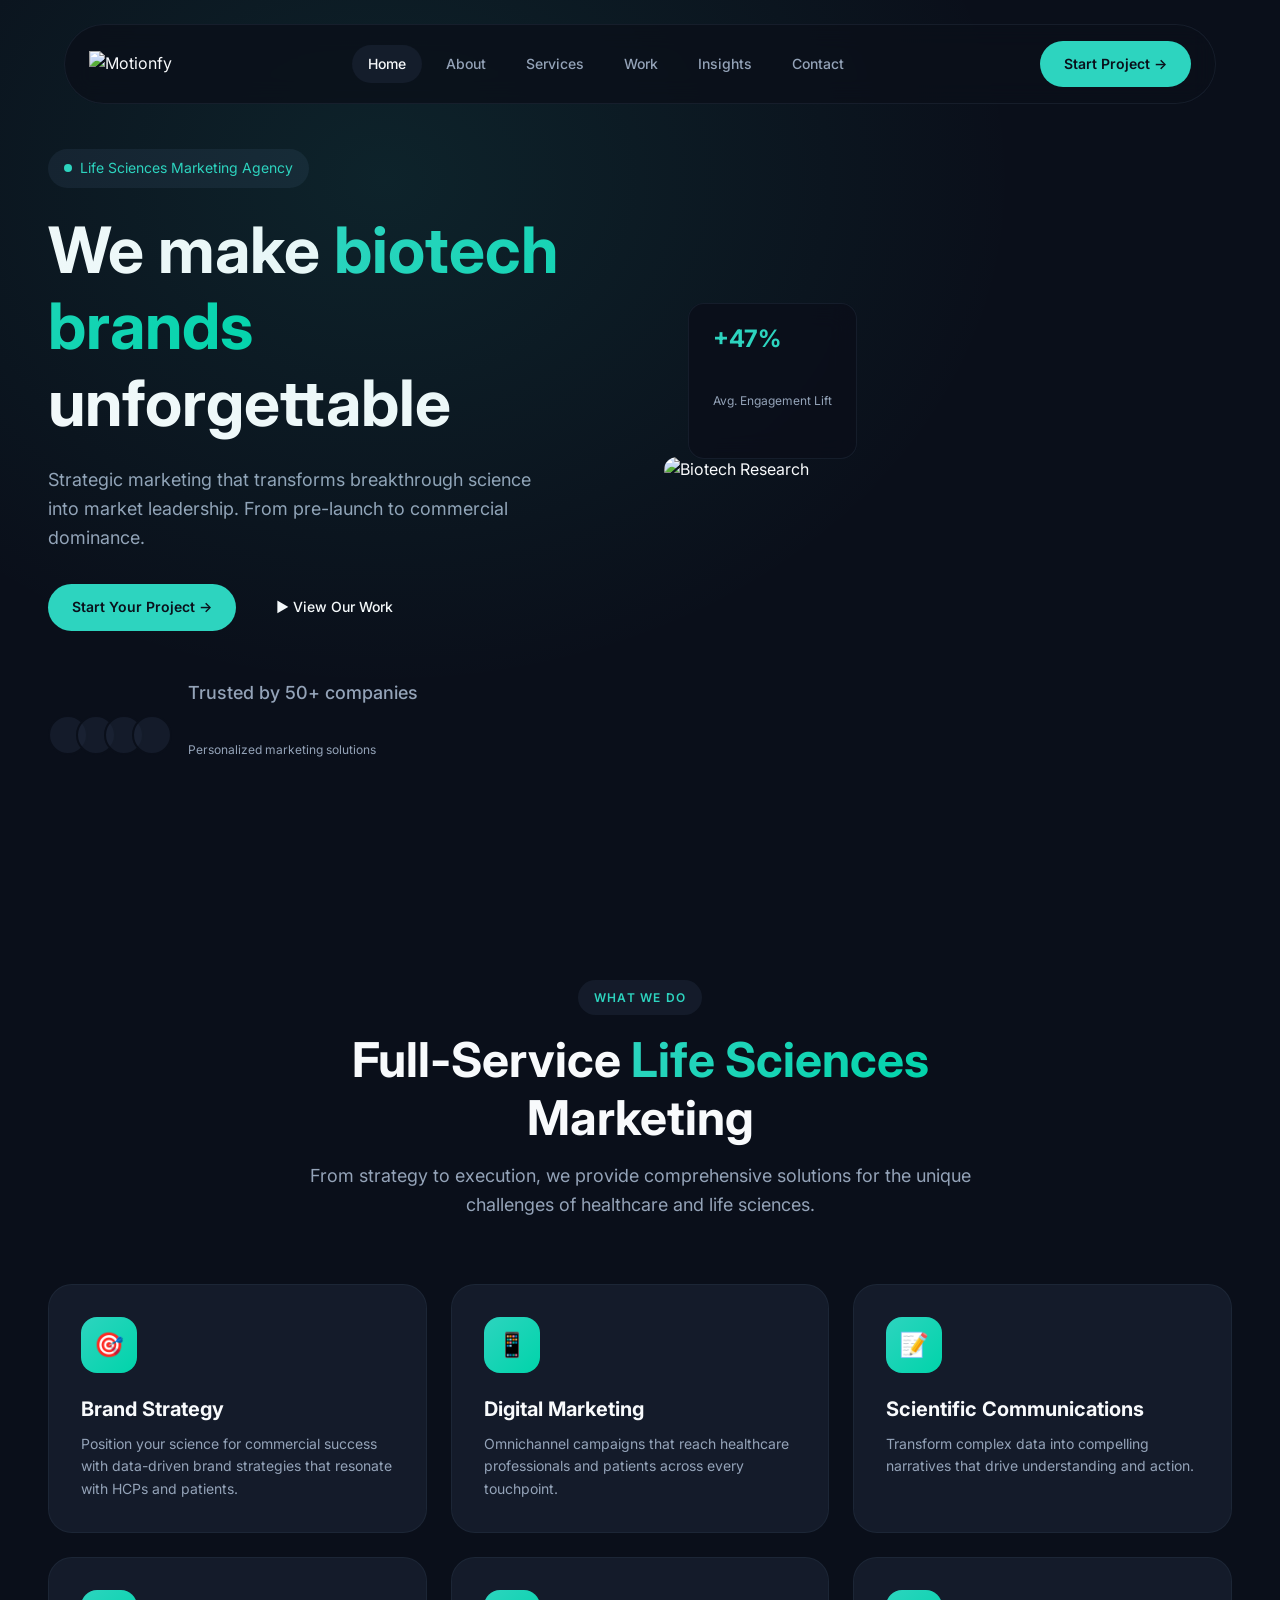
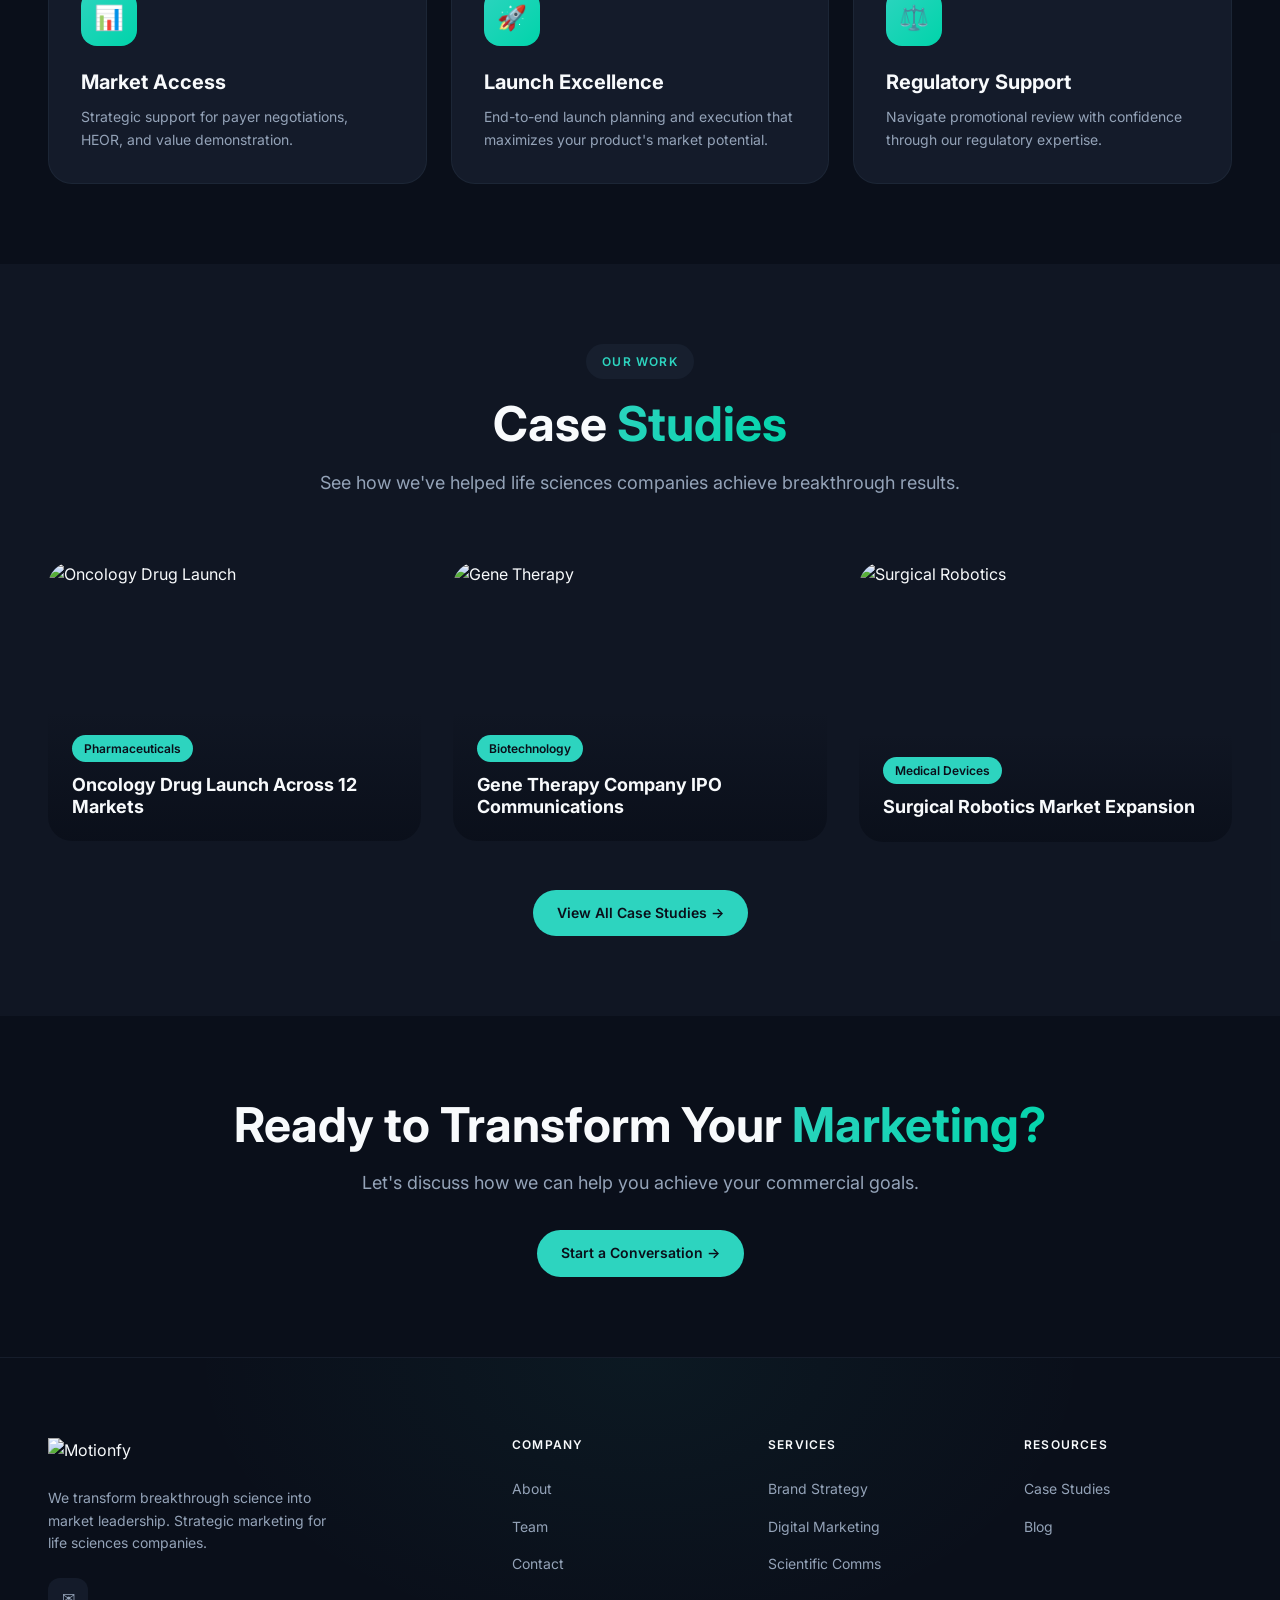
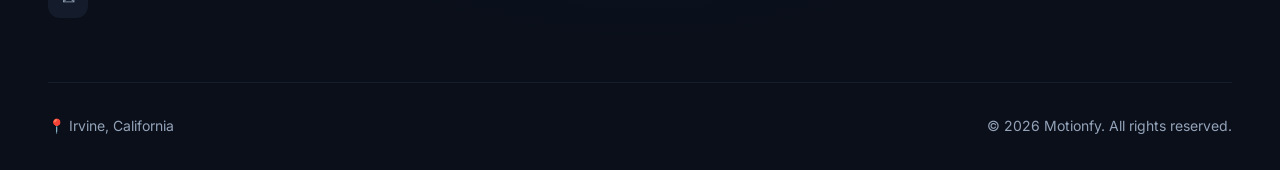
==== static-site/index.html @ af8c121f "auto-commit for 69b5fdca-6efe-4957-8c42-35c4be113877" ====
<!DOCTYPE html>
<html lang="en">
<head>
  <meta charset="UTF-8">
  <meta name="viewport" content="width=device-width, initial-scale=1.0">
  <title>Motionfy - Life Sciences Marketing Agency</title>
  <meta name="description" content="Strategic marketing that transforms breakthrough science into market leadership. From pre-launch to commercial dominance.">
  <link rel="preconnect" href="https://fonts.googleapis.com">
  <link rel="preconnect" href="https://fonts.gstatic.com" crossorigin>
  <link href="https://fonts.googleapis.com/css2?family=Inter:wght@400;500;600;700&display=swap" rel="stylesheet">
  <link rel="stylesheet" href="css/styles.css">
</head>
<body>

  <!-- Navbar -->
  <nav class="navbar">
    <div class="navbar-inner">
      <a href="index.html" class="navbar-logo">
        <img src="https://customer-assets.emergentagent.com/job_de6752b7-913f-48de-b067-0ab658914343/artifacts/wxq2d61w_ChatGPT%20Image%20Mar%2012%2C%202026%2C%2010_49_57%20PM.png" alt="Motionfy">
      </a>
      <div class="navbar-links">
        <a href="index.html" class="active">Home</a>
        <a href="about.html">About</a>
        <a href="services.html">Services</a>
        <a href="case-studies.html">Work</a>
        <a href="blog.html">Insights</a>
        <a href="contact.html">Contact</a>
      </div>
      <a href="contact.html" class="btn-primary">Start Project →</a>
    </div>
  </nav>

  <!-- Hero Section -->
  <section class="hero">
    <div class="container">
      <div class="hero-content">
        <div>
          <span class="hero-badge">Life Sciences Marketing Agency</span>
          <h1>We make <span class="gradient-text">biotech brands</span> unforgettable</h1>
          <p>Strategic marketing that transforms breakthrough science into market leadership. From pre-launch to commercial dominance.</p>
          <div class="hero-buttons">
            <a href="contact.html" class="btn-primary">Start Your Project →</a>
            <a href="case-studies.html" class="btn-secondary">▶ View Our Work</a>
          </div>
          <div class="hero-stats">
            <div class="hero-stats-avatars">
              <span></span><span></span><span></span><span></span>
            </div>
            <div>
              <p style="font-weight: 500;">Trusted by 50+ companies</p>
              <p style="font-size: 12px; color: var(--muted);">Personalized marketing solutions</p>
            </div>
          </div>
        </div>
        <div class="hero-image">
          <img src="https://images.unsplash.com/photo-1579165466741-7f35e4755169?w=600&q=80" alt="Biotech Research">
          <div class="hero-image-overlay">
            <p class="stat">+47%</p>
            <p style="font-size: 12px; color: var(--muted);">Avg. Engagement Lift</p>
          </div>
        </div>
      </div>
    </div>
  </section>

  <!-- Services Preview -->
  <section>
    <div class="container">
      <div class="section-header">
        <span class="section-badge">What We Do</span>
        <h2>Full-Service <span class="gradient-text">Life Sciences</span> Marketing</h2>
        <p>From strategy to execution, we provide comprehensive solutions for the unique challenges of healthcare and life sciences.</p>
      </div>
      <div class="services-grid">
        <div class="card">
          <div class="card-icon">🎯</div>
          <h3>Brand Strategy</h3>
          <p>Position your science for commercial success with data-driven brand strategies that resonate with HCPs and patients.</p>
        </div>
        <div class="card">
          <div class="card-icon">📱</div>
          <h3>Digital Marketing</h3>
          <p>Omnichannel campaigns that reach healthcare professionals and patients across every touchpoint.</p>
        </div>
        <div class="card">
          <div class="card-icon">📝</div>
          <h3>Scientific Communications</h3>
          <p>Transform complex data into compelling narratives that drive understanding and action.</p>
        </div>
        <div class="card">
          <div class="card-icon">📊</div>
          <h3>Market Access</h3>
          <p>Strategic support for payer negotiations, HEOR, and value demonstration.</p>
        </div>
        <div class="card">
          <div class="card-icon">🚀</div>
          <h3>Launch Excellence</h3>
          <p>End-to-end launch planning and execution that maximizes your product's market potential.</p>
        </div>
        <div class="card">
          <div class="card-icon">⚖️</div>
          <h3>Regulatory Support</h3>
          <p>Navigate promotional review with confidence through our regulatory expertise.</p>
        </div>
      </div>
    </div>
  </section>

  <!-- Case Studies Preview -->
  <section style="background: rgba(30, 41, 59, 0.3);">
    <div class="container">
      <div class="section-header">
        <span class="section-badge">Our Work</span>
        <h2>Case <span class="gradient-text">Studies</span></h2>
        <p>See how we've helped life sciences companies achieve breakthrough results.</p>
      </div>
      <div class="case-studies-grid">
        <div class="case-study-card">
          <img src="https://images.unsplash.com/photo-1576091160550-2173dba999ef?w=500&q=80" alt="Oncology Drug Launch">
          <div class="case-study-content">
            <span class="case-study-tag">Pharmaceuticals</span>
            <h3>Oncology Drug Launch Across 12 Markets</h3>
          </div>
        </div>
        <div class="case-study-card">
          <img src="https://images.unsplash.com/photo-1582719471384-894fbb16e074?w=500&q=80" alt="Gene Therapy">
          <div class="case-study-content">
            <span class="case-study-tag">Biotechnology</span>
            <h3>Gene Therapy Company IPO Communications</h3>
          </div>
        </div>
        <div class="case-study-card">
          <img src="https://images.unsplash.com/photo-1551190822-a9333d879b1f?w=500&q=80" alt="Surgical Robotics">
          <div class="case-study-content">
            <span class="case-study-tag">Medical Devices</span>
            <h3>Surgical Robotics Market Expansion</h3>
          </div>
        </div>
      </div>
      <div style="text-align: center; margin-top: 48px;">
        <a href="case-studies.html" class="btn-primary">View All Case Studies →</a>
      </div>
    </div>
  </section>

  <!-- CTA Section -->
  <section class="cta-section">
    <div class="container">
      <h2>Ready to Transform Your <span class="gradient-text">Marketing?</span></h2>
      <p>Let's discuss how we can help you achieve your commercial goals.</p>
      <a href="contact.html" class="btn-primary">Start a Conversation →</a>
    </div>
  </section>

  <!-- Footer -->
  <footer class="footer">
    <div class="container">
      <div class="footer-content">
        <div class="footer-brand">
          <img src="https://customer-assets.emergentagent.com/job_de6752b7-913f-48de-b067-0ab658914343/artifacts/wxq2d61w_ChatGPT%20Image%20Mar%2012%2C%202026%2C%2010_49_57%20PM.png" alt="Motionfy">
          <p>We transform breakthrough science into market leadership. Strategic marketing for life sciences companies.</p>
          <div class="footer-social">
            <a href="mailto:hello@motionfy.com">✉</a>
          </div>
        </div>
        <div class="footer-links">
          <h4>Company</h4>
          <ul>
            <li><a href="about.html">About</a></li>
            <li><a href="about.html#team">Team</a></li>
            <li><a href="contact.html">Contact</a></li>
          </ul>
        </div>
        <div class="footer-links">
          <h4>Services</h4>
          <ul>
            <li><a href="services.html">Brand Strategy</a></li>
            <li><a href="services.html">Digital Marketing</a></li>
            <li><a href="services.html">Scientific Comms</a></li>
          </ul>
        </div>
        <div class="footer-links">
          <h4>Resources</h4>
          <ul>
            <li><a href="case-studies.html">Case Studies</a></li>
            <li><a href="blog.html">Blog</a></li>
          </ul>
        </div>
      </div>
      <div class="footer-bottom">
        <span>📍 Irvine, California</span>
        <p>© 2026 Motionfy. All rights reserved.</p>
      </div>
    </div>
  </footer>

</body>
</html>
---- static-site/css/styles.css ----
/* Motionfy - Static Site Styles */

/* CSS Variables */
:root {
  --background: #0a0f1a;
  --foreground: #f8fafc;
  --primary: #2dd4bf;
  --primary-dark: #00d4aa;
  --muted: #94a3b8;
  --card: rgba(30, 41, 59, 0.5);
  --border: rgba(51, 65, 85, 0.3);
  --secondary: rgba(30, 41, 59, 0.5);
}

/* Reset & Base */
* {
  margin: 0;
  padding: 0;
  box-sizing: border-box;
}

html {
  scroll-behavior: smooth;
}

body {
  font-family: 'Inter', -apple-system, BlinkMacSystemFont, 'Segoe UI', sans-serif;
  background-color: var(--background);
  color: var(--foreground);
  line-height: 1.6;
}

a {
  text-decoration: none;
  color: inherit;
  transition: color 0.3s ease;
}

a:hover {
  color: var(--primary);
}

img {
  max-width: 100%;
  height: auto;
}

/* Typography */
h1, h2, h3, h4, h5, h6 {
  font-family: 'Inter', sans-serif;
  font-weight: 700;
  line-height: 1.2;
}

.gradient-text {
  background: linear-gradient(135deg, var(--primary), var(--primary-dark));
  -webkit-background-clip: text;
  -webkit-text-fill-color: transparent;
  background-clip: text;
}

/* Container */
.container {
  max-width: 1280px;
  margin: 0 auto;
  padding: 0 24px;
}

@media (min-width: 768px) {
  .container {
    padding: 0 48px;
  }
}

/* Navbar */
.navbar {
  position: fixed;
  top: 0;
  left: 0;
  right: 0;
  z-index: 50;
  padding: 24px 16px 0;
}

.navbar-inner {
  max-width: 1152px;
  margin: 0 auto;
  display: flex;
  align-items: center;
  justify-content: space-between;
  padding: 16px 24px;
  border-radius: 9999px;
  background: rgba(10, 15, 26, 0.8);
  backdrop-filter: blur(12px);
  border: 1px solid var(--border);
}

.navbar-logo img {
  height: 56px;
  width: auto;
}

.navbar-links {
  display: none;
  align-items: center;
  gap: 8px;
}

@media (min-width: 1024px) {
  .navbar-links {
    display: flex;
  }
}

.navbar-links a {
  padding: 8px 16px;
  border-radius: 9999px;
  font-size: 14px;
  font-weight: 500;
  color: var(--muted);
  transition: all 0.3s ease;
}

.navbar-links a:hover,
.navbar-links a.active {
  color: var(--foreground);
  background: var(--secondary);
}

.btn-primary {
  display: inline-flex;
  align-items: center;
  gap: 8px;
  padding: 12px 24px;
  background: var(--primary);
  color: var(--background);
  font-weight: 600;
  font-size: 14px;
  border-radius: 9999px;
  border: none;
  cursor: pointer;
  transition: all 0.3s ease;
}

.btn-primary:hover {
  background: var(--primary-dark);
  transform: translateY(-2px);
  color: var(--background);
}

.btn-secondary {
  display: inline-flex;
  align-items: center;
  gap: 8px;
  padding: 12px 24px;
  background: transparent;
  color: var(--foreground);
  font-weight: 500;
  font-size: 14px;
  border: none;
  cursor: pointer;
  transition: all 0.3s ease;
}

.btn-secondary:hover {
  color: var(--primary);
}

/* Mobile Menu */
.mobile-menu-btn {
  display: flex;
  padding: 8px;
  background: var(--secondary);
  border: none;
  border-radius: 12px;
  color: var(--foreground);
  cursor: pointer;
}

@media (min-width: 1024px) {
  .mobile-menu-btn {
    display: none;
  }
}

/* Hero Section */
.hero {
  min-height: 100vh;
  display: flex;
  align-items: center;
  padding: 120px 0 80px;
  position: relative;
  overflow: hidden;
}

.hero::before {
  content: '';
  position: absolute;
  top: 0;
  left: 0;
  right: 0;
  bottom: 0;
  background: radial-gradient(ellipse at 30% 20%, rgba(45, 212, 191, 0.1) 0%, transparent 50%);
  pointer-events: none;
}

.hero-content {
  display: grid;
  grid-template-columns: 1fr;
  gap: 48px;
  align-items: center;
}

@media (min-width: 1024px) {
  .hero-content {
    grid-template-columns: 1fr 1fr;
  }
}

.hero-badge {
  display: inline-flex;
  align-items: center;
  gap: 8px;
  padding: 8px 16px;
  background: var(--card);
  border-radius: 9999px;
  font-size: 14px;
  color: var(--primary);
  margin-bottom: 24px;
}

.hero-badge::before {
  content: '';
  width: 8px;
  height: 8px;
  background: var(--primary);
  border-radius: 50%;
}

.hero h1 {
  font-size: 48px;
  margin-bottom: 24px;
}

@media (min-width: 768px) {
  .hero h1 {
    font-size: 64px;
  }
}

.hero p {
  font-size: 18px;
  color: var(--muted);
  margin-bottom: 32px;
  max-width: 500px;
}

.hero-buttons {
  display: flex;
  flex-wrap: wrap;
  gap: 16px;
  margin-bottom: 48px;
}

.hero-stats {
  display: flex;
  align-items: center;
  gap: 16px;
}

.hero-stats-avatars {
  display: flex;
}

.hero-stats-avatars span {
  width: 40px;
  height: 40px;
  border-radius: 50%;
  background: var(--card);
  border: 2px solid var(--background);
  margin-left: -12px;
}

.hero-stats-avatars span:first-child {
  margin-left: 0;
}

.hero-image {
  position: relative;
}

.hero-image img {
  border-radius: 24px;
  width: 100%;
}

.hero-image-overlay {
  position: absolute;
  bottom: 24px;
  left: 24px;
  background: rgba(10, 15, 26, 0.9);
  backdrop-filter: blur(12px);
  padding: 16px 24px;
  border-radius: 16px;
  border: 1px solid var(--border);
}

.hero-image-overlay .stat {
  font-size: 24px;
  font-weight: 700;
  color: var(--primary);
}

/* Section Styles */
section {
  padding: 80px 0;
}

.section-header {
  text-align: center;
  max-width: 700px;
  margin: 0 auto 64px;
}

.section-badge {
  display: inline-block;
  padding: 8px 16px;
  background: var(--card);
  border-radius: 9999px;
  font-size: 12px;
  font-weight: 600;
  text-transform: uppercase;
  letter-spacing: 0.1em;
  color: var(--primary);
  margin-bottom: 16px;
}

.section-header h2 {
  font-size: 36px;
  margin-bottom: 16px;
}

@media (min-width: 768px) {
  .section-header h2 {
    font-size: 48px;
  }
}

.section-header p {
  color: var(--muted);
  font-size: 18px;
}

/* Services Grid */
.services-grid {
  display: grid;
  grid-template-columns: 1fr;
  gap: 24px;
}

@media (min-width: 768px) {
  .services-grid {
    grid-template-columns: repeat(2, 1fr);
  }
}

@media (min-width: 1024px) {
  .services-grid {
    grid-template-columns: repeat(3, 1fr);
  }
}

/* Card */
.card {
  background: var(--card);
  border: 1px solid var(--border);
  border-radius: 24px;
  padding: 32px;
  transition: all 0.3s ease;
}

.card:hover {
  border-color: var(--primary);
  transform: translateY(-4px);
}

.card-icon {
  width: 56px;
  height: 56px;
  background: linear-gradient(135deg, var(--primary), var(--primary-dark));
  border-radius: 16px;
  display: flex;
  align-items: center;
  justify-content: center;
  margin-bottom: 24px;
  font-size: 24px;
}

.card h3 {
  font-size: 20px;
  margin-bottom: 12px;
}

.card p {
  color: var(--muted);
  font-size: 14px;
}

/* Case Studies */
.case-studies-grid {
  display: grid;
  grid-template-columns: 1fr;
  gap: 32px;
}

@media (min-width: 768px) {
  .case-studies-grid {
    grid-template-columns: repeat(2, 1fr);
  }
}

@media (min-width: 1024px) {
  .case-studies-grid {
    grid-template-columns: repeat(3, 1fr);
  }
}

.case-study-card {
  position: relative;
  border-radius: 24px;
  overflow: hidden;
  aspect-ratio: 4/3;
}

.case-study-card img {
  width: 100%;
  height: 100%;
  object-fit: cover;
  transition: transform 0.5s ease;
}

.case-study-card:hover img {
  transform: scale(1.1);
}

.case-study-content {
  position: absolute;
  bottom: 0;
  left: 0;
  right: 0;
  padding: 24px;
  background: linear-gradient(to top, rgba(10, 15, 26, 0.95), transparent);
}

.case-study-tag {
  display: inline-block;
  padding: 4px 12px;
  background: var(--primary);
  color: var(--background);
  font-size: 12px;
  font-weight: 600;
  border-radius: 9999px;
  margin-bottom: 12px;
}

.case-study-content h3 {
  font-size: 18px;
}

/* Team Grid */
.team-grid {
  display: grid;
  grid-template-columns: 1fr;
  gap: 32px;
}

@media (min-width: 768px) {
  .team-grid {
    grid-template-columns: repeat(2, 1fr);
  }
}

@media (min-width: 1024px) {
  .team-grid {
    grid-template-columns: repeat(3, 1fr);
  }
}

.team-card {
  background: var(--card);
  border: 1px solid var(--border);
  border-radius: 24px;
  overflow: hidden;
  transition: all 0.3s ease;
}

.team-card:hover {
  border-color: var(--primary);
}

.team-card-image {
  aspect-ratio: 1;
  overflow: hidden;
}

.team-card-image img {
  width: 100%;
  height: 100%;
  object-fit: cover;
  transition: transform 0.5s ease;
}

.team-card:hover .team-card-image img {
  transform: scale(1.1);
}

.team-card-content {
  padding: 24px;
}

.team-card h3 {
  font-size: 18px;
  margin-bottom: 4px;
}

.team-card .role {
  color: var(--primary);
  font-size: 14px;
  font-weight: 500;
  margin-bottom: 12px;
}

.team-card p {
  color: var(--muted);
  font-size: 14px;
}

/* Stats */
.stats-section {
  border-top: 1px solid var(--border);
  border-bottom: 1px solid var(--border);
}

.stats-grid {
  display: grid;
  grid-template-columns: repeat(2, 1fr);
  gap: 32px;
  text-align: center;
}

@media (min-width: 768px) {
  .stats-grid {
    grid-template-columns: repeat(4, 1fr);
  }
}

.stat-item .icon {
  width: 32px;
  height: 32px;
  margin: 0 auto 12px;
  color: var(--primary);
}

.stat-item .value {
  font-size: 36px;
  font-weight: 700;
}

.stat-item .label {
  color: var(--muted);
  font-size: 14px;
}

/* Contact Form */
.contact-section {
  display: grid;
  grid-template-columns: 1fr;
  gap: 48px;
}

@media (min-width: 1024px) {
  .contact-section {
    grid-template-columns: 1fr 1fr;
  }
}

.contact-form {
  background: var(--card);
  border: 1px solid var(--border);
  border-radius: 24px;
  padding: 32px;
}

.form-group {
  margin-bottom: 24px;
}

.form-group label {
  display: block;
  font-size: 14px;
  font-weight: 500;
  margin-bottom: 8px;
}

.form-group input,
.form-group textarea,
.form-group select {
  width: 100%;
  padding: 12px 16px;
  background: var(--background);
  border: 1px solid var(--border);
  border-radius: 12px;
  color: var(--foreground);
  font-size: 14px;
  transition: border-color 0.3s ease;
}

.form-group input:focus,
.form-group textarea:focus,
.form-group select:focus {
  outline: none;
  border-color: var(--primary);
}

.form-group textarea {
  min-height: 120px;
  resize: vertical;
}

.form-row {
  display: grid;
  grid-template-columns: 1fr;
  gap: 24px;
}

@media (min-width: 768px) {
  .form-row {
    grid-template-columns: 1fr 1fr;
  }
}

.contact-info {
  display: flex;
  flex-direction: column;
  gap: 24px;
}

.contact-info-card {
  background: var(--card);
  border: 1px solid var(--border);
  border-radius: 24px;
  padding: 24px;
  display: flex;
  align-items: flex-start;
  gap: 16px;
}

.contact-info-icon {
  width: 48px;
  height: 48px;
  background: linear-gradient(135deg, var(--primary), var(--primary-dark));
  border-radius: 12px;
  display: flex;
  align-items: center;
  justify-content: center;
  flex-shrink: 0;
}

.contact-info-card h4 {
  font-size: 16px;
  margin-bottom: 4px;
}

.contact-info-card p {
  color: var(--muted);
  font-size: 14px;
}

/* Footer */
.footer {
  border-top: 1px solid var(--border);
  padding: 80px 0 32px;
  position: relative;
}

.footer::before {
  content: '';
  position: absolute;
  top: 0;
  left: 0;
  right: 0;
  bottom: 0;
  background: radial-gradient(ellipse at 50% 0%, rgba(45, 212, 191, 0.05) 0%, transparent 50%);
  pointer-events: none;
}

.footer-content {
  display: grid;
  grid-template-columns: 1fr;
  gap: 48px;
  position: relative;
}

@media (min-width: 768px) {
  .footer-content {
    grid-template-columns: 2fr 1fr 1fr 1fr;
  }
}

.footer-brand img {
  height: 56px;
  margin-bottom: 24px;
}

.footer-brand p {
  color: var(--muted);
  font-size: 14px;
  max-width: 300px;
  margin-bottom: 24px;
}

.footer-social a {
  display: inline-flex;
  align-items: center;
  justify-content: center;
  width: 40px;
  height: 40px;
  background: var(--secondary);
  border-radius: 12px;
  color: var(--muted);
  transition: all 0.3s ease;
}

.footer-social a:hover {
  background: var(--primary);
  color: var(--background);
}

.footer-links h4 {
  font-size: 12px;
  font-weight: 600;
  text-transform: uppercase;
  letter-spacing: 0.1em;
  margin-bottom: 24px;
}

.footer-links ul {
  list-style: none;
}

.footer-links li {
  margin-bottom: 12px;
}

.footer-links a {
  color: var(--muted);
  font-size: 14px;
}

.footer-bottom {
  margin-top: 64px;
  padding-top: 32px;
  border-top: 1px solid var(--border);
  display: flex;
  flex-direction: column;
  gap: 16px;
  align-items: center;
  text-align: center;
}

@media (min-width: 768px) {
  .footer-bottom {
    flex-direction: row;
    justify-content: space-between;
    text-align: left;
  }
}

.footer-bottom p,
.footer-bottom span {
  color: var(--muted);
  font-size: 14px;
}

/* Blog Cards */
.blog-grid {
  display: grid;
  grid-template-columns: 1fr;
  gap: 32px;
}

@media (min-width: 768px) {
  .blog-grid {
    grid-template-columns: repeat(2, 1fr);
  }
}

@media (min-width: 1024px) {
  .blog-grid {
    grid-template-columns: repeat(3, 1fr);
  }
}

.blog-card {
  background: var(--card);
  border: 1px solid var(--border);
  border-radius: 24px;
  overflow: hidden;
  transition: all 0.3s ease;
}

.blog-card:hover {
  border-color: var(--primary);
  transform: translateY(-4px);
}

.blog-card-image {
  aspect-ratio: 16/9;
  overflow: hidden;
}

.blog-card-image img {
  width: 100%;
  height: 100%;
  object-fit: cover;
}

.blog-card-content {
  padding: 24px;
}

.blog-card-tag {
  display: inline-block;
  padding: 4px 12px;
  background: rgba(45, 212, 191, 0.1);
  color: var(--primary);
  font-size: 12px;
  font-weight: 600;
  border-radius: 9999px;
  margin-bottom: 12px;
}

.blog-card h3 {
  font-size: 18px;
  margin-bottom: 8px;
}

.blog-card p {
  color: var(--muted);
  font-size: 14px;
  margin-bottom: 16px;
}

.blog-card-meta {
  display: flex;
  align-items: center;
  gap: 16px;
  color: var(--muted);
  font-size: 12px;
}

/* Page Headers */
.page-header {
  padding: 160px 0 80px;
  text-align: left;
}

.page-header h1 {
  font-size: 48px;
  margin-bottom: 16px;
}

@media (min-width: 768px) {
  .page-header h1 {
    font-size: 64px;
  }
}

.page-header p {
  font-size: 18px;
  color: var(--muted);
  max-width: 600px;
}

/* Story Section */
.story-section {
  display: grid;
  grid-template-columns: 1fr;
  gap: 48px;
  align-items: center;
}

@media (min-width: 1024px) {
  .story-section {
    grid-template-columns: 1fr 1fr;
  }
}

.story-content h2 {
  font-size: 36px;
  margin-bottom: 24px;
}

.story-content p {
  color: var(--muted);
  margin-bottom: 16px;
}

.story-image img {
  border-radius: 24px;
  width: 100%;
}

/* Timeline */
.timeline {
  display: flex;
  flex-wrap: wrap;
  gap: 16px;
  margin-top: 32px;
}

.timeline-item {
  padding: 16px 24px;
  background: var(--card);
  border: 1px solid var(--border);
  border-radius: 16px;
}

.timeline-item .year {
  font-size: 24px;
  font-weight: 700;
  color: var(--primary);
}

.timeline-item .event {
  font-size: 14px;
  color: var(--muted);
}

/* Values Grid */
.values-grid {
  display: grid;
  grid-template-columns: 1fr;
  gap: 24px;
}

@media (min-width: 768px) {
  .values-grid {
    grid-template-columns: repeat(2, 1fr);
  }
}

/* Map Section */
.map-section {
  height: 400px;
  position: relative;
  border-radius: 24px;
  overflow: hidden;
}

.map-section iframe {
  width: 100%;
  height: 100%;
  filter: invert(90%) hue-rotate(180deg);
}

.map-overlay {
  position: absolute;
  top: 32px;
  left: 32px;
  background: rgba(10, 15, 26, 0.95);
  backdrop-filter: blur(12px);
  padding: 24px;
  border-radius: 16px;
  border: 1px solid var(--border);
}

.map-overlay h3 {
  margin-bottom: 8px;
}

.map-overlay p {
  color: var(--muted);
  font-size: 14px;
}

/* CTA Section */
.cta-section {
  text-align: center;
  padding: 80px 0;
}

.cta-section h2 {
  font-size: 36px;
  margin-bottom: 16px;
}

@media (min-width: 768px) {
  .cta-section h2 {
    font-size: 48px;
  }
}

.cta-section p {
  color: var(--muted);
  font-size: 18px;
  max-width: 600px;
  margin: 0 auto 32px;
}

/* Utility Classes */
.text-center { text-align: center; }
.text-left { text-align: left; }
.mb-8 { margin-bottom: 32px; }
.mb-16 { margin-bottom: 64px; }
.mt-8 { margin-top: 32px; }
.hidden { display: none; }

@media (min-width: 768px) {
  .md-show { display: block; }
}
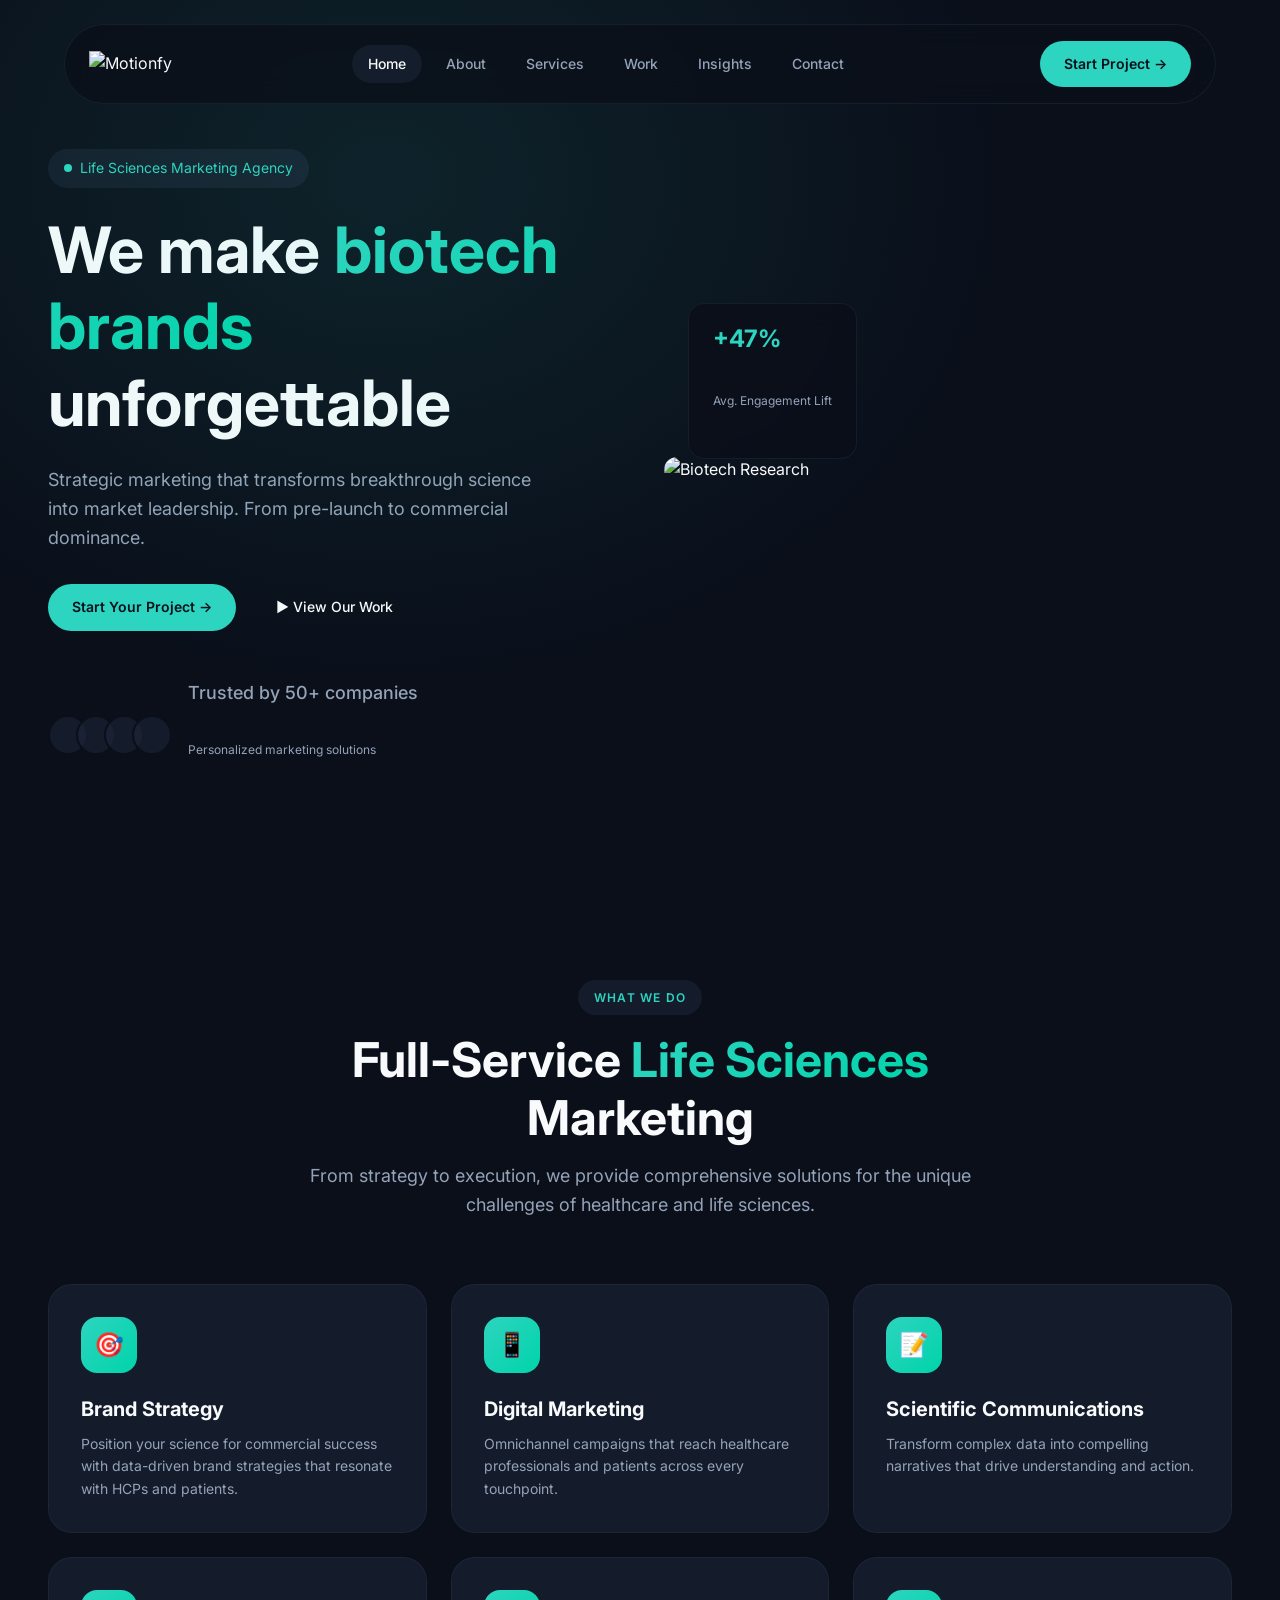
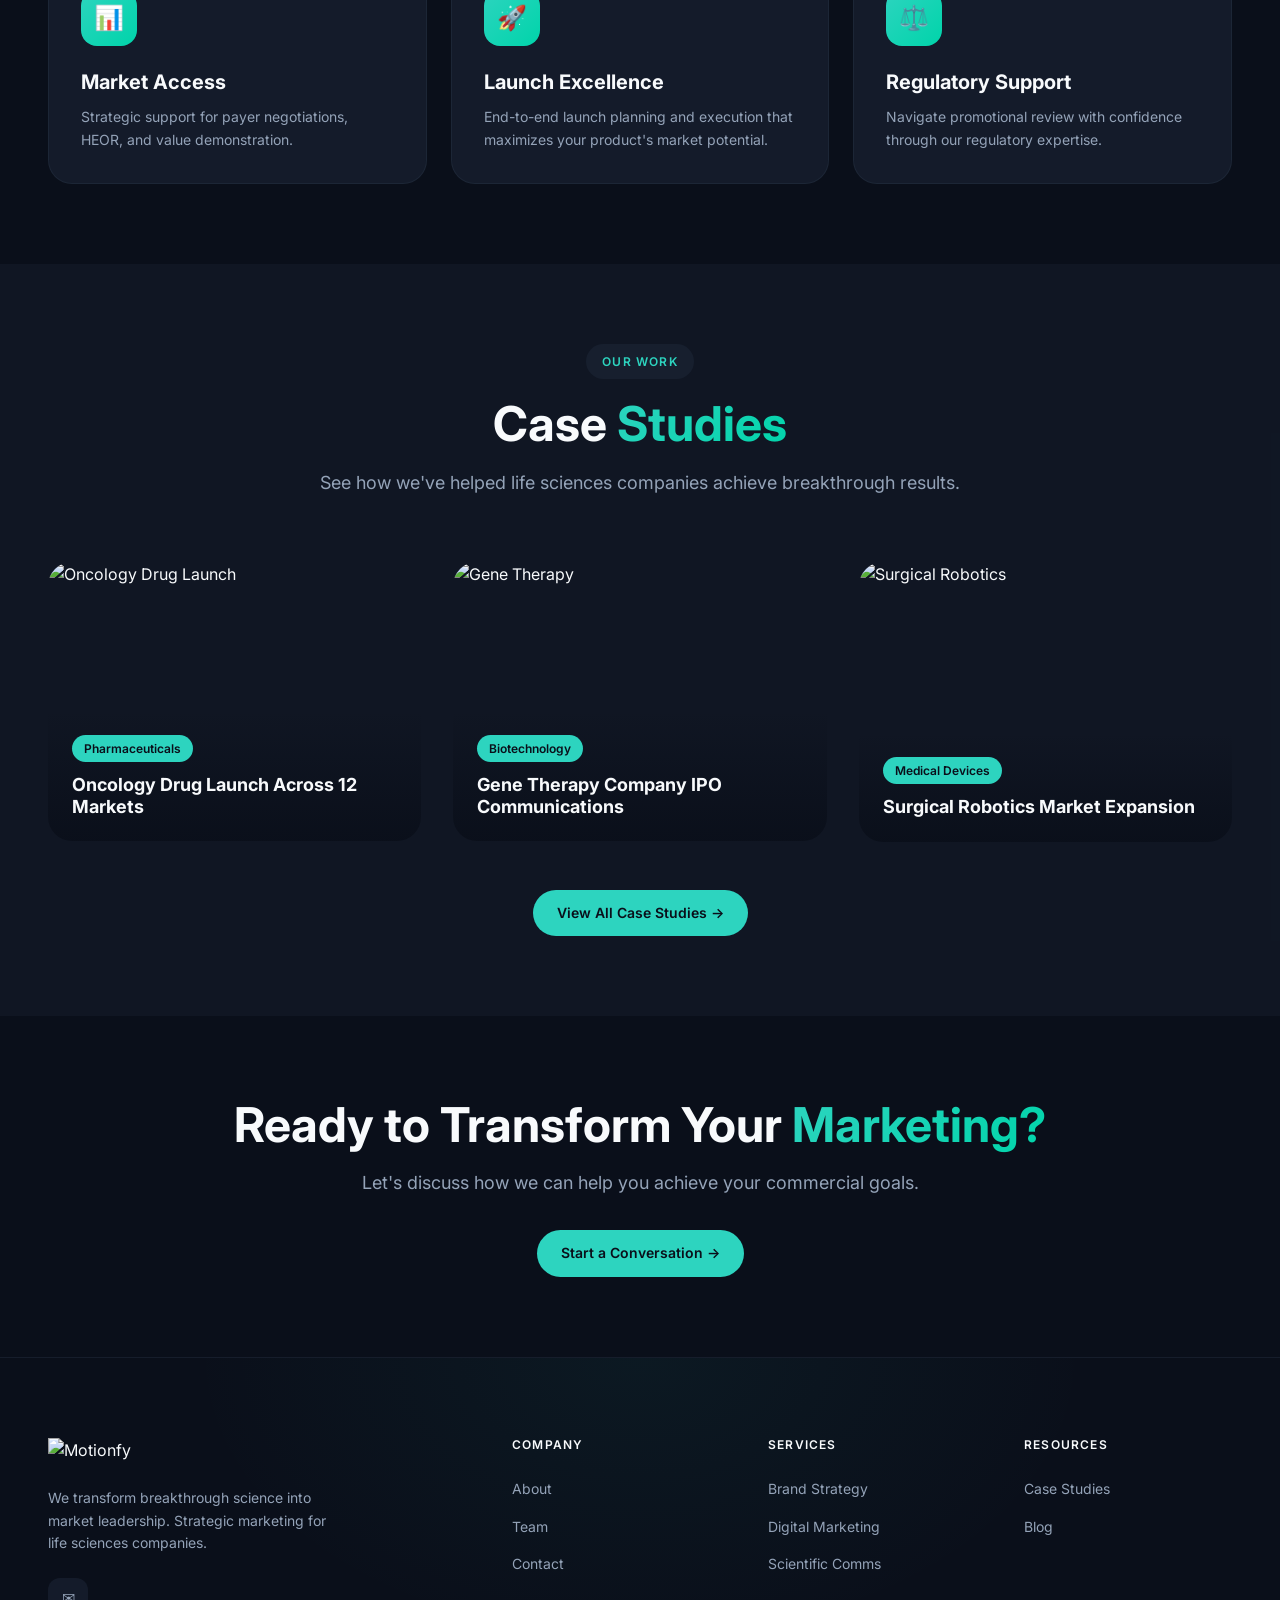
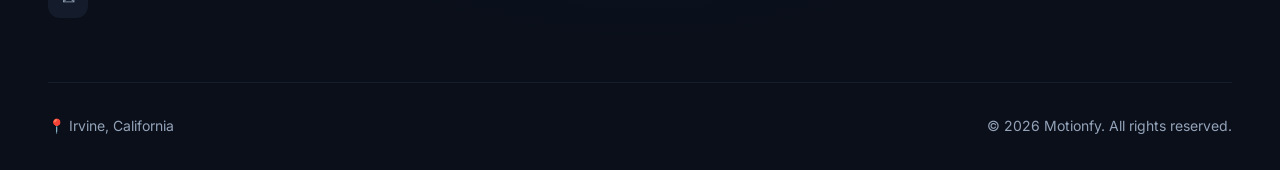
==== commit 91f2b0e2: "auto-commit for f468c656-887e-4b0d-89b0-0efaefa24966" ====
--- a/static-site/index.html
+++ b/static-site/index.html
@@ -16,7 +16,7 @@
   <nav class="navbar">
     <div class="navbar-inner">
       <a href="index.html" class="navbar-logo">
-        <img src="https://customer-assets.emergentagent.com/job_de6752b7-913f-48de-b067-0ab658914343/artifacts/wxq2d61w_ChatGPT%20Image%20Mar%2012%2C%202026%2C%2010_49_57%20PM.png" alt="Motionfy">
+        <img src="https://customer-assets.emergentagent.com/job_de6752b7-913f-48de-b067-0ab658914343/artifacts/mnr9vd1f_wxq2d61w_ChatGPT%20Image%20Mar%2012%2C%202026%2C%2010_49_57%20PM%20%281%29.png" alt="Motionfy">
       </a>
       <div class="navbar-links">
         <a href="index.html" class="active">Home</a>
@@ -157,7 +157,7 @@
     <div class="container">
       <div class="footer-content">
         <div class="footer-brand">
-          <img src="https://customer-assets.emergentagent.com/job_de6752b7-913f-48de-b067-0ab658914343/artifacts/wxq2d61w_ChatGPT%20Image%20Mar%2012%2C%202026%2C%2010_49_57%20PM.png" alt="Motionfy">
+          <img src="https://customer-assets.emergentagent.com/job_de6752b7-913f-48de-b067-0ab658914343/artifacts/mnr9vd1f_wxq2d61w_ChatGPT%20Image%20Mar%2012%2C%202026%2C%2010_49_57%20PM%20%281%29.png" alt="Motionfy">
           <p>We transform breakthrough science into market leadership. Strategic marketing for life sciences companies.</p>
           <div class="footer-social">
             <a href="mailto:hello@motionfy.com">✉</a>
--- a/static-site/css/styles.css
+++ b/static-site/css/styles.css
@@ -96,8 +96,9 @@
 }
 
 .navbar-logo img {
-  height: 56px;
+  height: 100px;
   width: auto;
+  mix-blend-mode: lighten;
 }
 
 .navbar-links {
@@ -708,8 +709,9 @@
 }
 
 .footer-brand img {
-  height: 56px;
+  height: 100px;
   margin-bottom: 24px;
+  mix-blend-mode: lighten;
 }
 
 .footer-brand p {
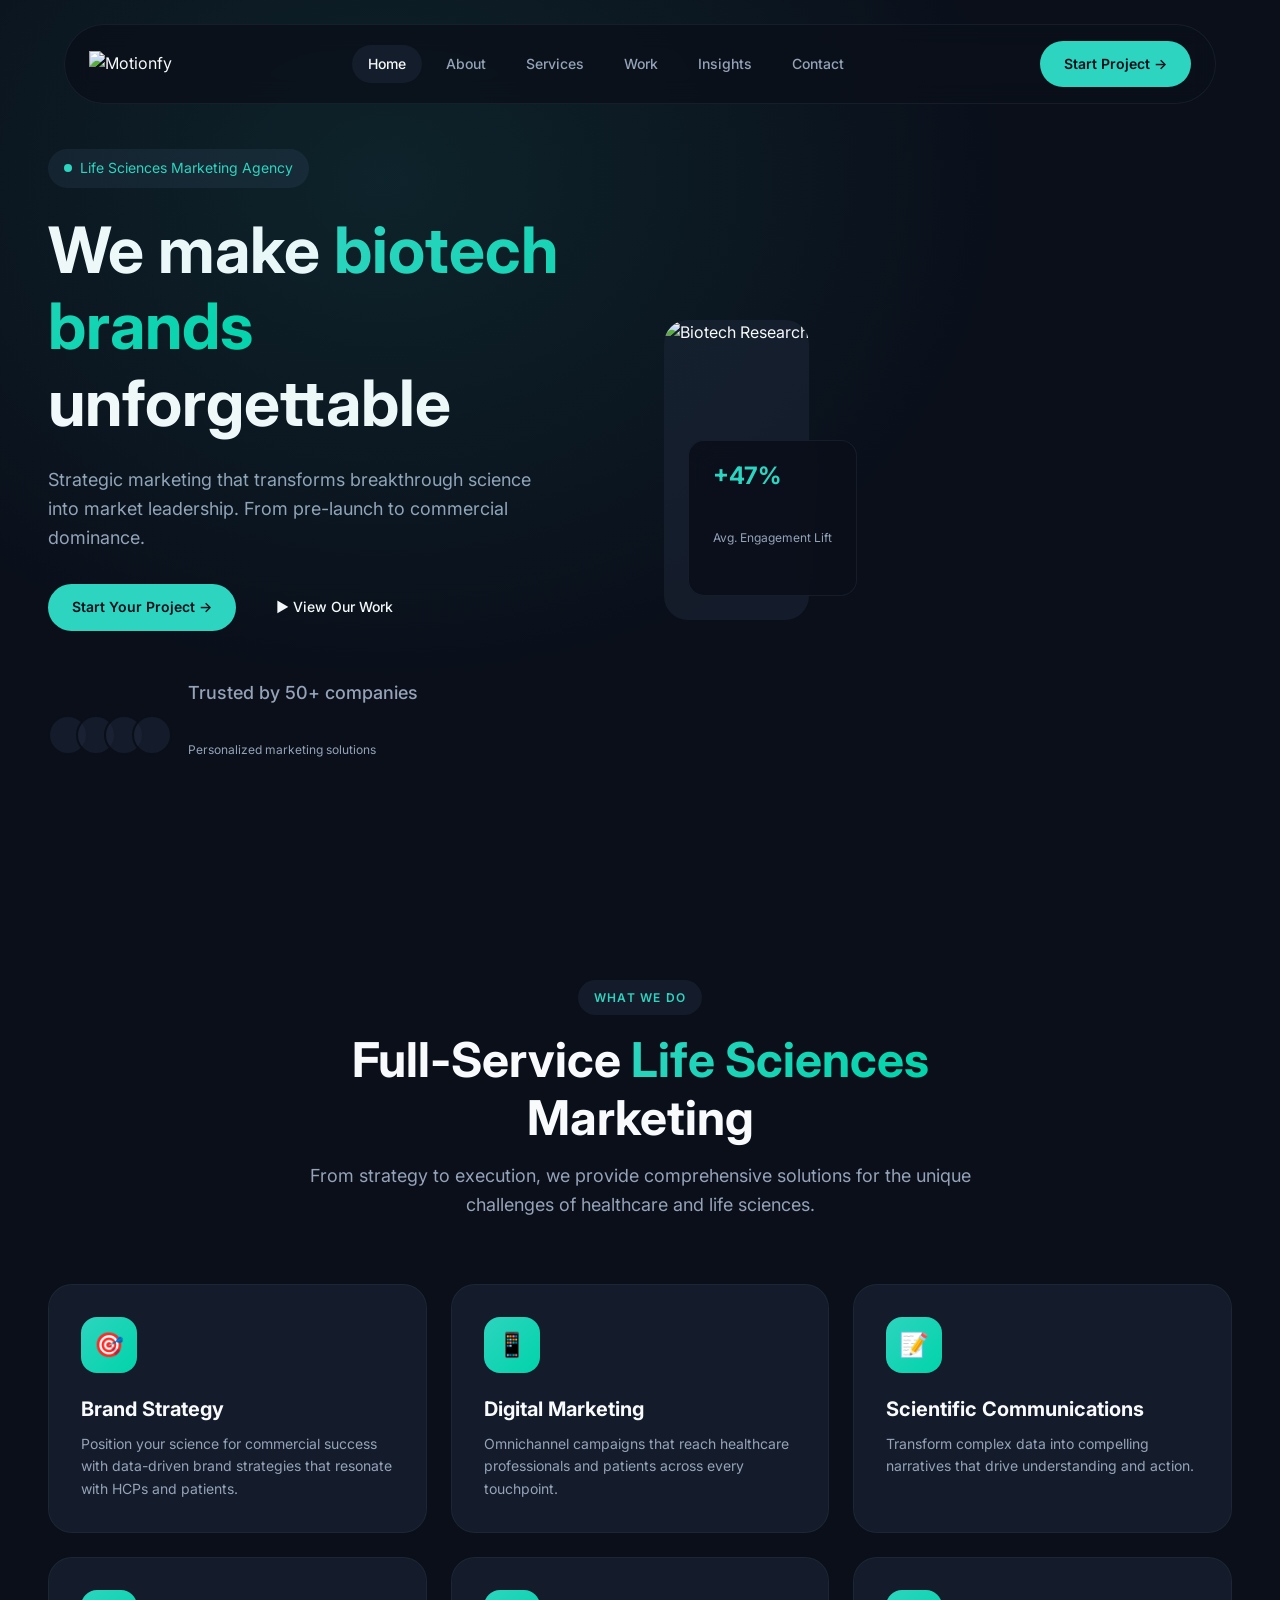
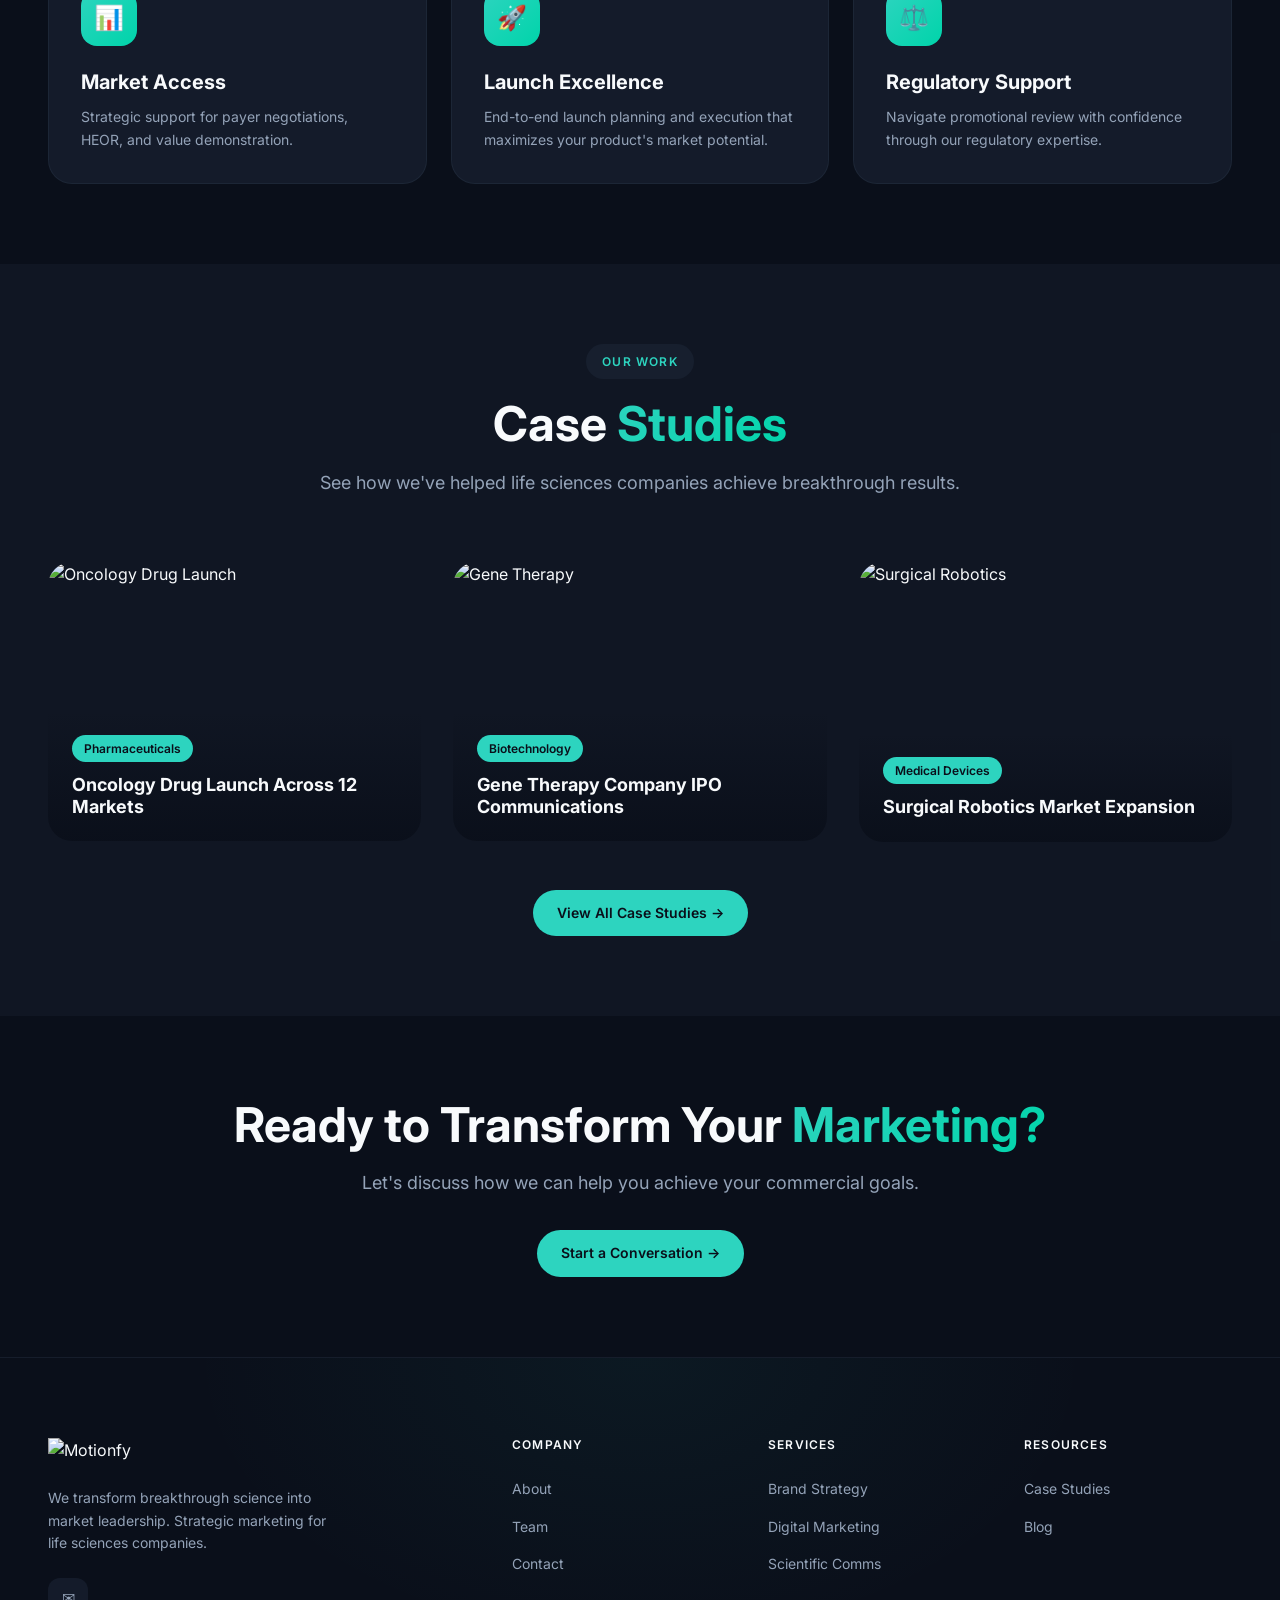
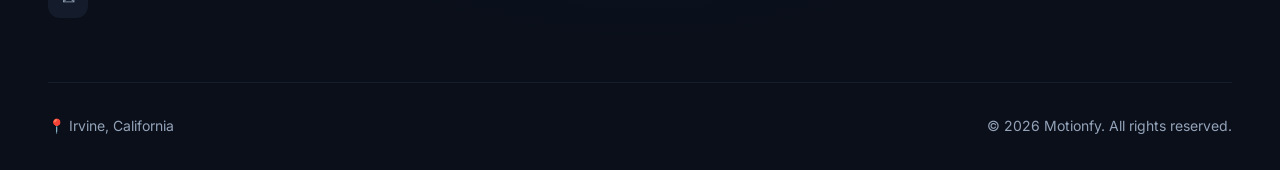
==== commit 4fffce68: "auto-commit for eef9949b-7332-4ae2-9c5e-3f10f2d4e198" ====
--- a/static-site/index.html
+++ b/static-site/index.html
@@ -53,7 +53,7 @@
           </div>
         </div>
         <div class="hero-image">
-          <img src="https://images.unsplash.com/photo-1579165466741-7f35e4755169?w=600&q=80" alt="Biotech Research">
+          <img src="https://images.unsplash.com/photo-1579165466741-7f35e4755169?ixlib=rb-4.0.3&auto=format&fit=crop&w=600&q=80" alt="Biotech Research" loading="eager">
           <div class="hero-image-overlay">
             <p class="stat">+47%</p>
             <p style="font-size: 12px; color: var(--muted);">Avg. Engagement Lift</p>
@@ -116,21 +116,21 @@
       </div>
       <div class="case-studies-grid">
         <div class="case-study-card">
-          <img src="https://images.unsplash.com/photo-1576091160550-2173dba999ef?w=500&q=80" alt="Oncology Drug Launch">
+          <img src="https://images.unsplash.com/photo-1576091160550-2173dba999ef?ixlib=rb-4.0.3&auto=format&fit=crop&w=500&q=80" alt="Oncology Drug Launch">
           <div class="case-study-content">
             <span class="case-study-tag">Pharmaceuticals</span>
             <h3>Oncology Drug Launch Across 12 Markets</h3>
           </div>
         </div>
         <div class="case-study-card">
-          <img src="https://images.unsplash.com/photo-1582719471384-894fbb16e074?w=500&q=80" alt="Gene Therapy">
+          <img src="https://images.unsplash.com/photo-1582719471384-894fbb16e074?ixlib=rb-4.0.3&auto=format&fit=crop&w=500&q=80" alt="Gene Therapy">
           <div class="case-study-content">
             <span class="case-study-tag">Biotechnology</span>
             <h3>Gene Therapy Company IPO Communications</h3>
           </div>
         </div>
         <div class="case-study-card">
-          <img src="https://images.unsplash.com/photo-1551190822-a9333d879b1f?w=500&q=80" alt="Surgical Robotics">
+          <img src="https://images.unsplash.com/photo-1551190822-a9333d879b1f?ixlib=rb-4.0.3&auto=format&fit=crop&w=500&q=80" alt="Surgical Robotics">
           <div class="case-study-content">
             <span class="case-study-tag">Medical Devices</span>
             <h3>Surgical Robotics Market Expansion</h3>
--- a/static-site/css/styles.css
+++ b/static-site/css/styles.css
@@ -293,6 +293,10 @@
 .hero-image img {
   border-radius: 24px;
   width: 100%;
+  height: auto;
+  min-height: 300px;
+  object-fit: cover;
+  background-color: var(--card);
 }
 
 .hero-image-overlay {
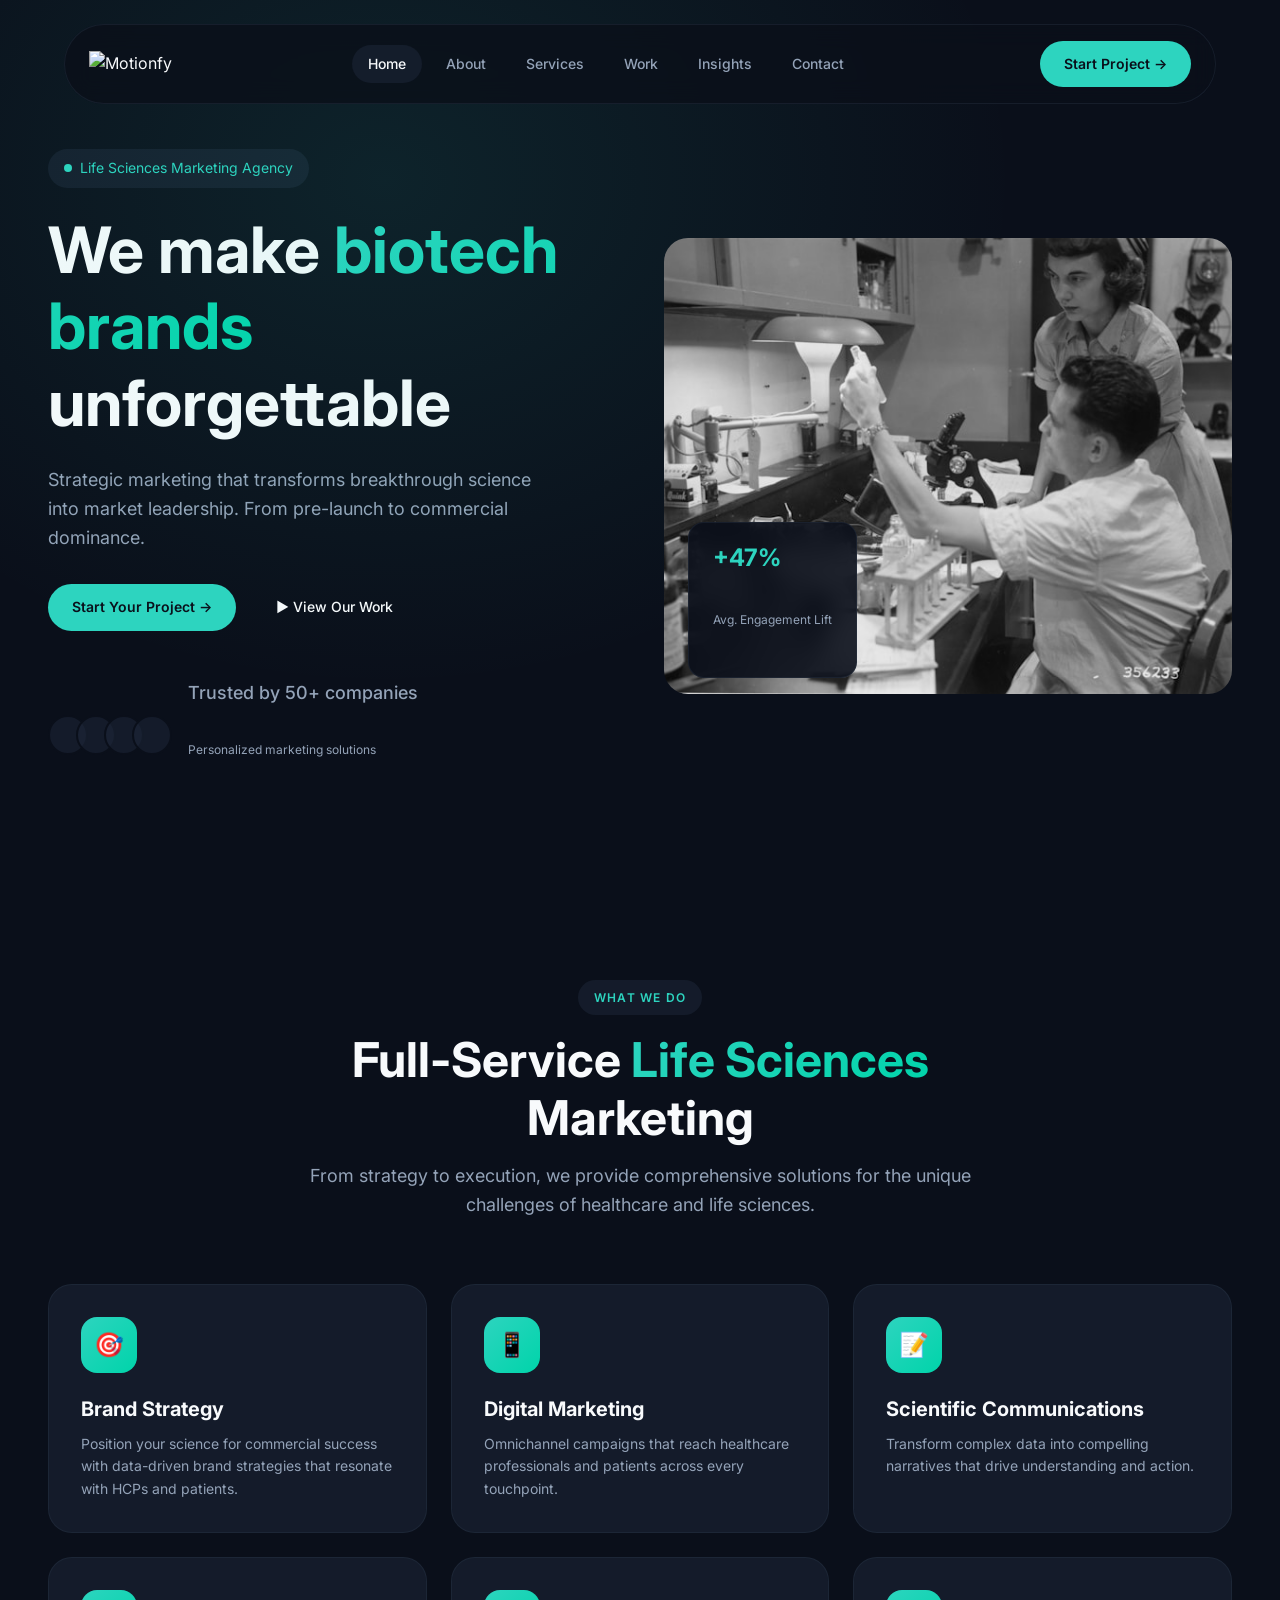
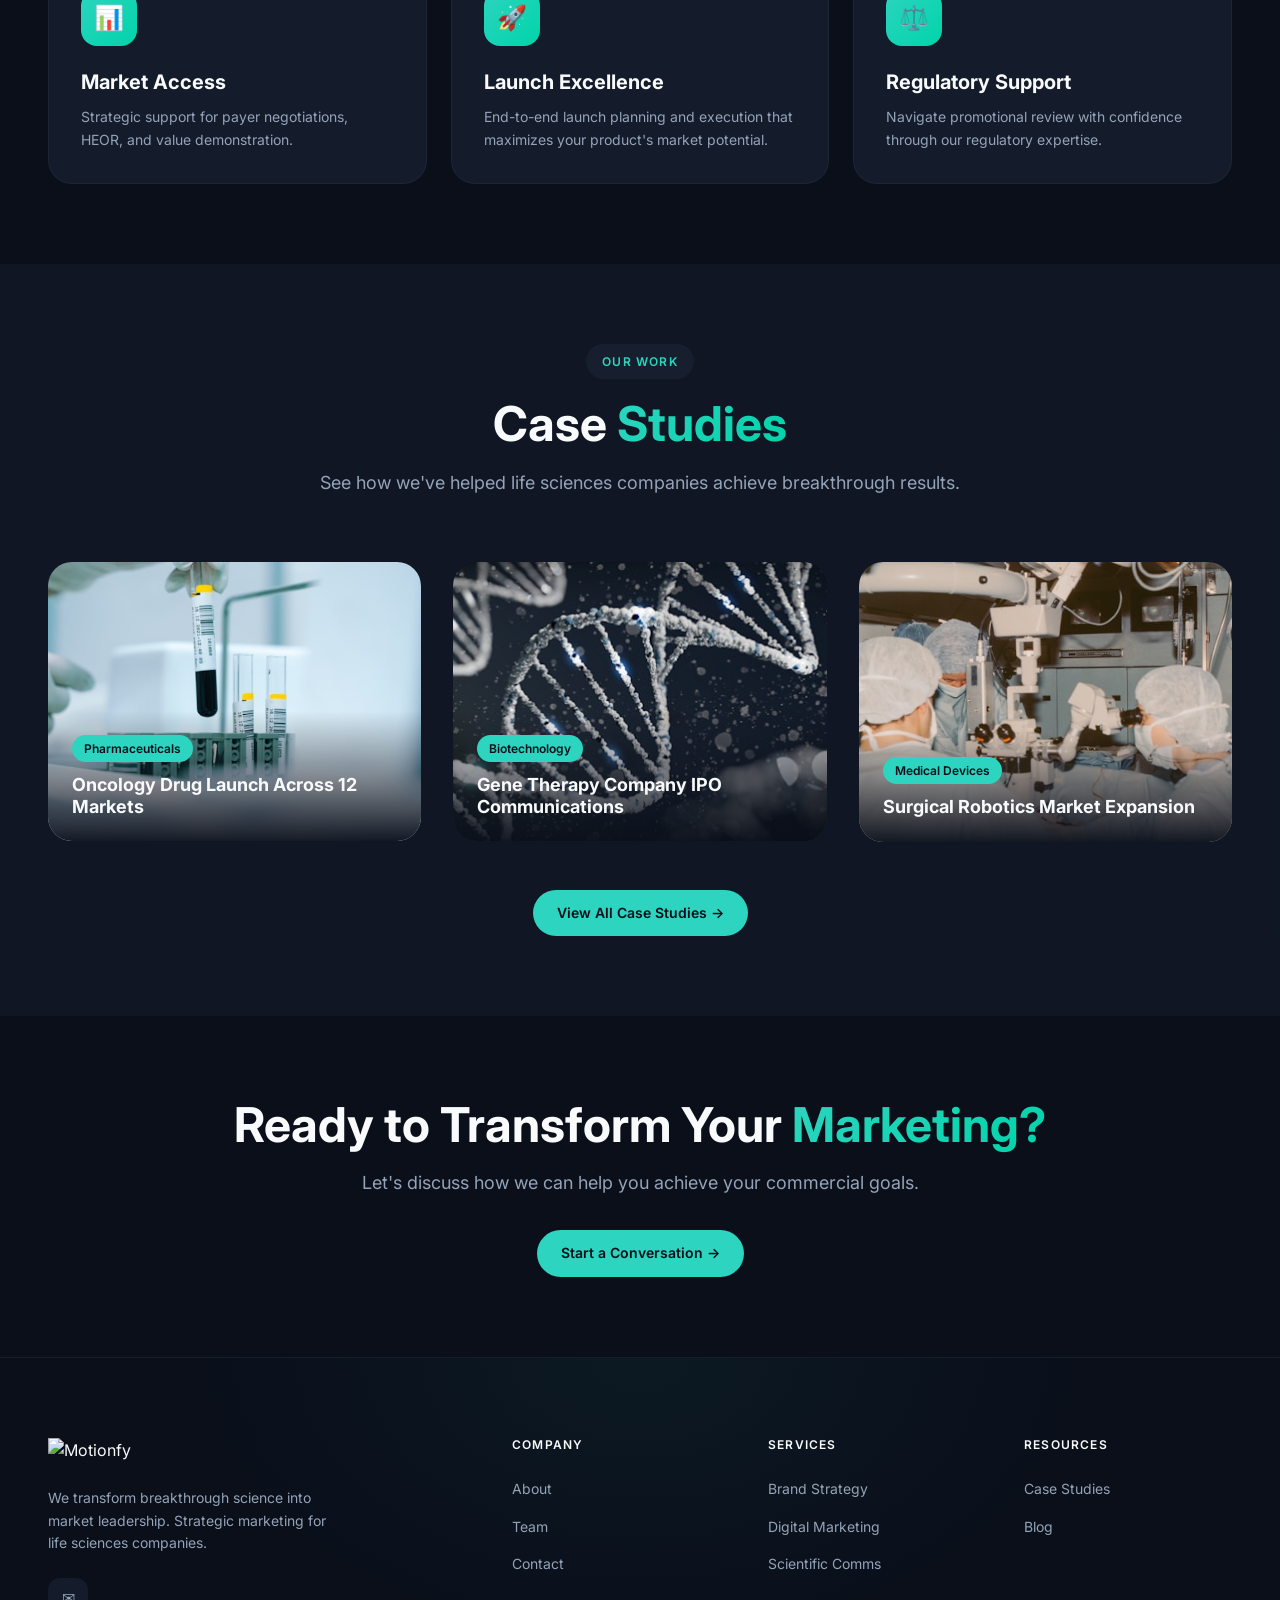
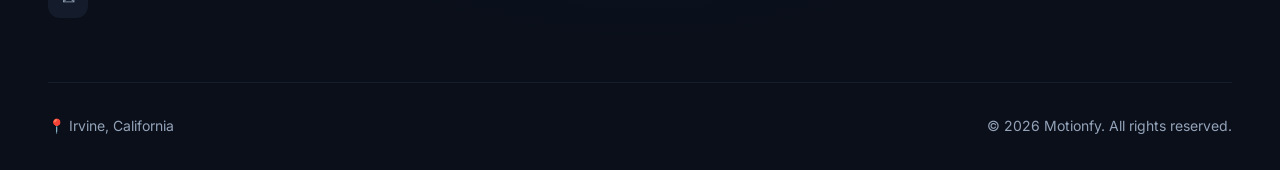
==== commit 74b4dc46: "auto-commit for 8784fa6f-b5f0-4317-bf9a-a5a7182276b5" ====
--- a/static-site/index.html
+++ b/static-site/index.html
@@ -53,7 +53,7 @@
           </div>
         </div>
         <div class="hero-image">
-          <img src="https://images.unsplash.com/photo-1579165466741-7f35e4755169?ixlib=rb-4.0.3&auto=format&fit=crop&w=600&q=80" alt="Biotech Research" loading="eager">
+          <img src="images/hero-biotech.jpg" alt="Biotech Research" loading="eager">
           <div class="hero-image-overlay">
             <p class="stat">+47%</p>
             <p style="font-size: 12px; color: var(--muted);">Avg. Engagement Lift</p>
@@ -116,21 +116,21 @@
       </div>
       <div class="case-studies-grid">
         <div class="case-study-card">
-          <img src="https://images.unsplash.com/photo-1576091160550-2173dba999ef?ixlib=rb-4.0.3&auto=format&fit=crop&w=500&q=80" alt="Oncology Drug Launch">
+          <img src="images/case-oncology.jpg" alt="Oncology Drug Launch">
           <div class="case-study-content">
             <span class="case-study-tag">Pharmaceuticals</span>
             <h3>Oncology Drug Launch Across 12 Markets</h3>
           </div>
         </div>
         <div class="case-study-card">
-          <img src="https://images.unsplash.com/photo-1582719471384-894fbb16e074?ixlib=rb-4.0.3&auto=format&fit=crop&w=500&q=80" alt="Gene Therapy">
+          <img src="images/case-gene-therapy.jpg" alt="Gene Therapy">
           <div class="case-study-content">
             <span class="case-study-tag">Biotechnology</span>
             <h3>Gene Therapy Company IPO Communications</h3>
           </div>
         </div>
         <div class="case-study-card">
-          <img src="https://images.unsplash.com/photo-1551190822-a9333d879b1f?ixlib=rb-4.0.3&auto=format&fit=crop&w=500&q=80" alt="Surgical Robotics">
+          <img src="images/case-robotics.jpg" alt="Surgical Robotics">
           <div class="case-study-content">
             <span class="case-study-tag">Medical Devices</span>
             <h3>Surgical Robotics Market Expansion</h3>
